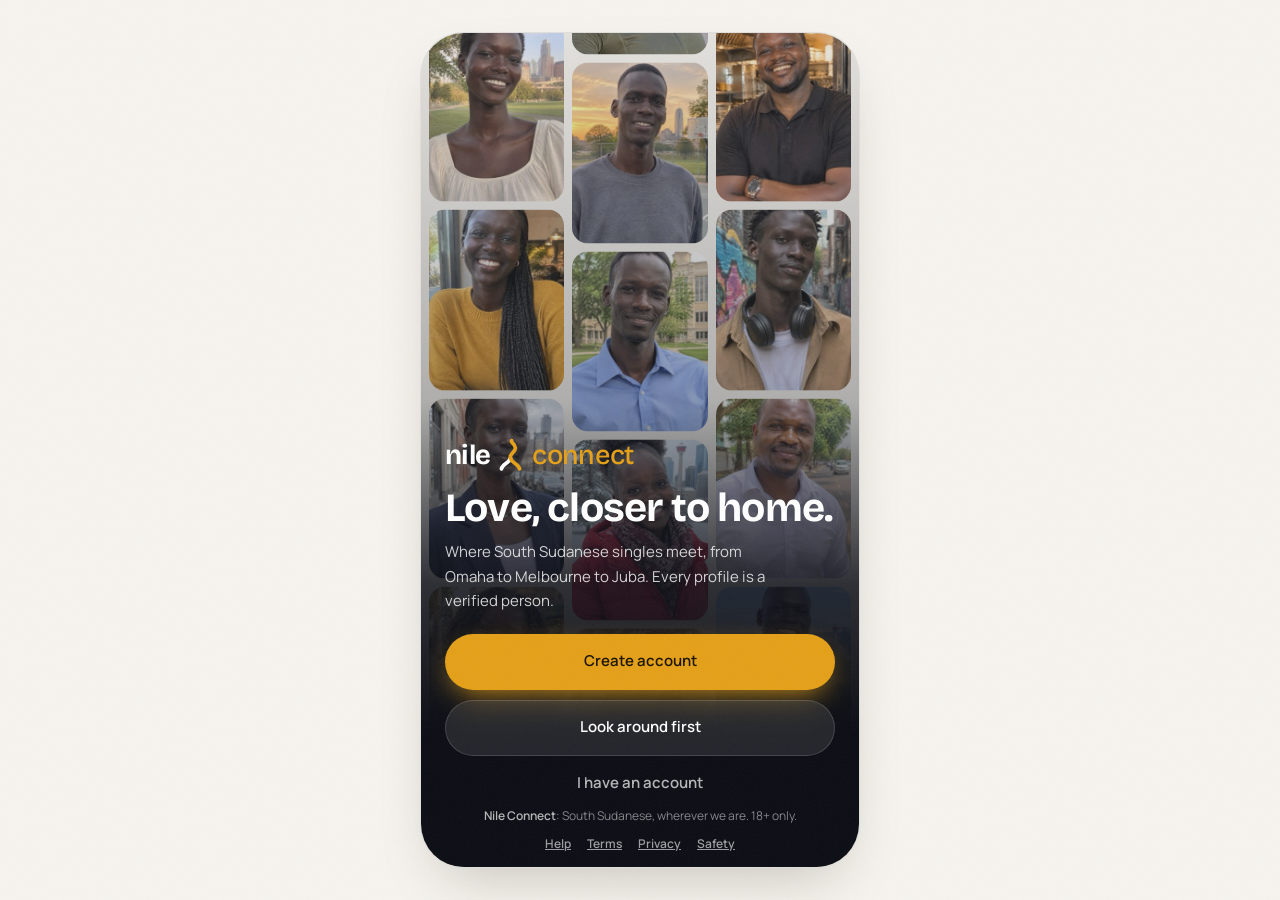
==== forgot/index.html @ 076bad2d "Terms: governing law and disputes" ====
<!doctype html>
<html lang="en">
  <head>
    <meta charset="UTF-8" />
    <meta name="viewport" content="width=device-width, initial-scale=1.0, viewport-fit=cover" />
    <meta name="theme-color" content="#0B0D14" />
    <meta name="apple-mobile-web-app-capable" content="yes" />
    <meta name="apple-mobile-web-app-status-bar-style" content="black-translucent" />
    <meta name="description" content="Nile Connect: dating and marriage for South Sudanese people, wherever home is." />
    <link rel="icon" href="/icon.svg" type="image/svg+xml" />
    <link rel="manifest" href="/manifest.webmanifest" />
    <link rel="apple-touch-icon" href="/apple-touch-icon.png" />
    <link rel="canonical" href="https://nileconnect.app/" />
    <!-- What shows when the link is shared in WhatsApp, iMessage, Facebook and so on. -->
    <meta property="og:type" content="website" />
    <meta property="og:site_name" content="Nile Connect" />
    <meta property="og:title" content="Nile Connect: love, closer to home" />
    <meta property="og:description" content="Where South Sudanese singles meet, wherever we are. Real faces, and she sends the first message." />
    <meta property="og:url" content="https://nileconnect.app/" />
    <meta property="og:image" content="https://nileconnect.app/og.png" />
    <meta property="og:image:width" content="1200" />
    <meta property="og:image:height" content="630" />
    <meta name="twitter:card" content="summary_large_image" />
    <title>Nile Connect</title>
    <script type="module" crossorigin src="/assets/index-D7a2ZzEx.js"></script>
    <link rel="modulepreload" crossorigin href="/assets/react-PF3oO1v-.js">
    <link rel="modulepreload" crossorigin href="/assets/motion-0V9wVk7g.js">
    <link rel="modulepreload" crossorigin href="/assets/supabase-HjnBQAiQ.js">
    <link rel="stylesheet" crossorigin href="/assets/index-BBQmbBbp.css">
  </head>
  <body>
    <!-- Shown for the moment before the app has loaded, so the screen is never blank. -->
    <div id="root"><div style="position:fixed;inset:0;display:grid;place-items:center;background:#0B0D14;color:#F5F1E8;font:700 34px/1 system-ui,-apple-system,sans-serif;letter-spacing:-0.02em">Nile Connect</div></div>
  </body>
</html>
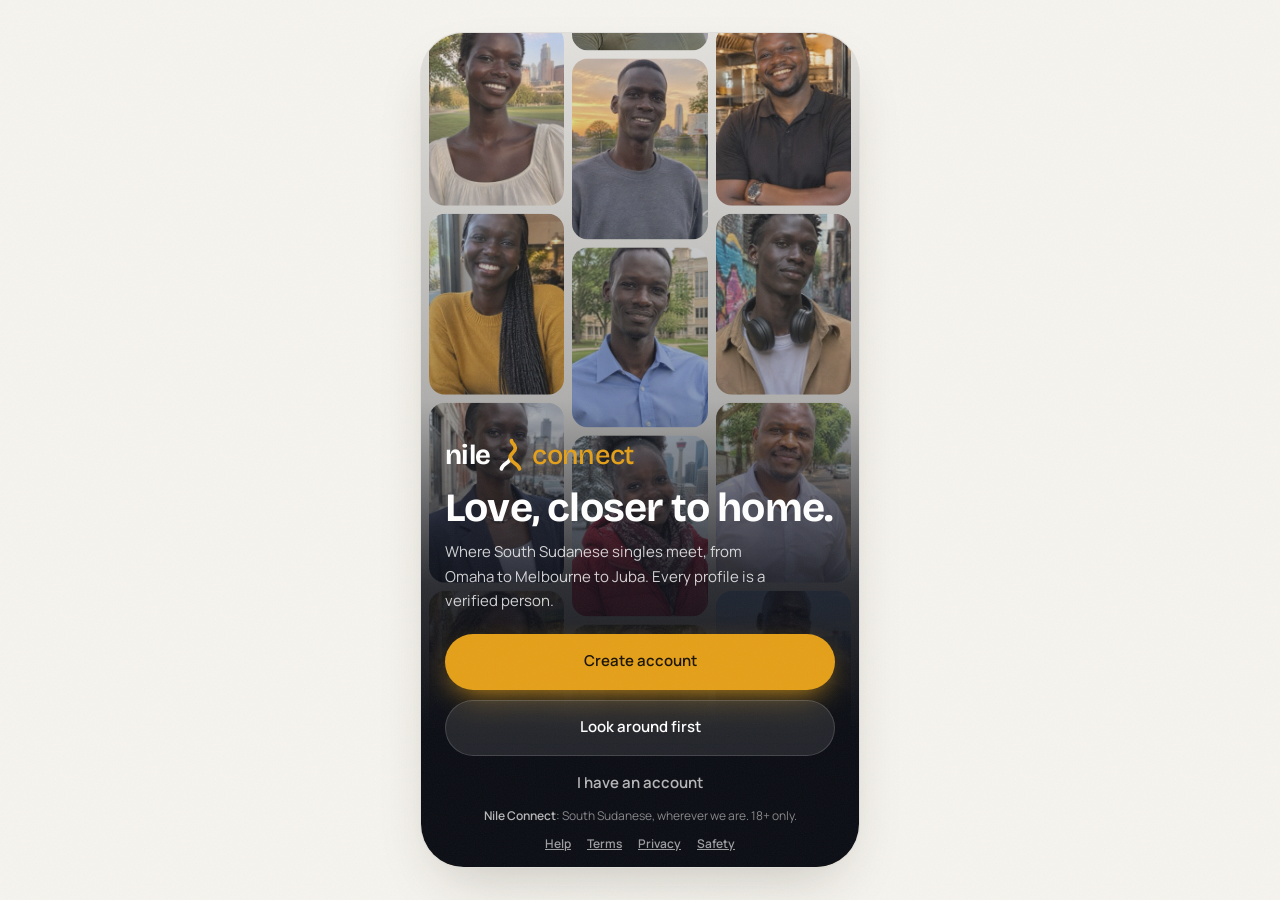
==== commit 267a6442: "Ban with appeal and unban, remove account separately, account actions in Support, reset prompt on si" ====
--- a/forgot/index.html
+++ b/forgot/index.html
@@ -22,7 +22,7 @@
     <meta property="og:image:height" content="630" />
     <meta name="twitter:card" content="summary_large_image" />
     <title>Nile Connect</title>
-    <script type="module" crossorigin src="/assets/index-D7a2ZzEx.js"></script>
+    <script type="module" crossorigin src="/assets/index-DNJaTj5k.js"></script>
     <link rel="modulepreload" crossorigin href="/assets/react-PF3oO1v-.js">
     <link rel="modulepreload" crossorigin href="/assets/motion-0V9wVk7g.js">
     <link rel="modulepreload" crossorigin href="/assets/supabase-HjnBQAiQ.js">
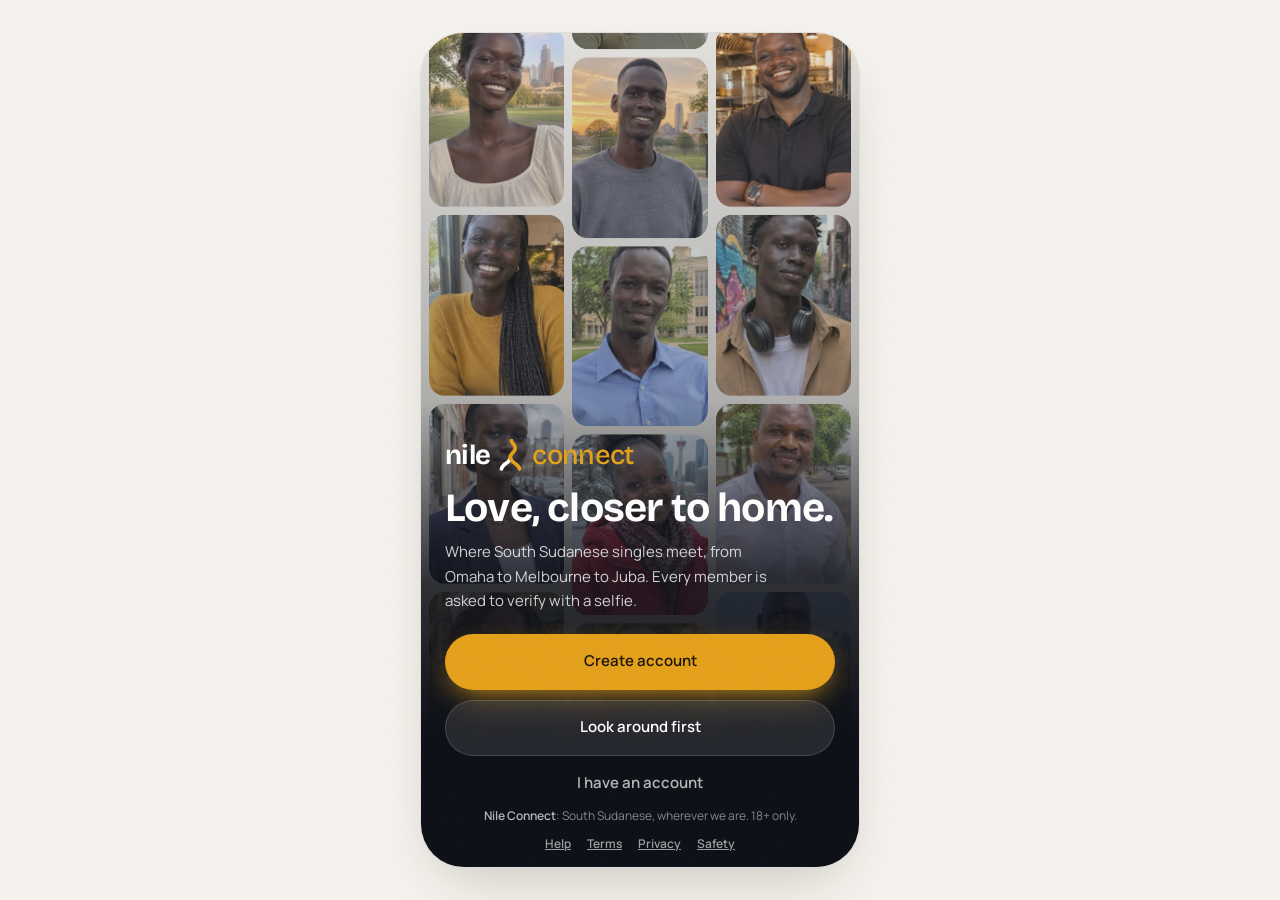
==== commit c29b0328: "Confirm code on sign-in, change password, onboarding exits, offline message, console counts" ====
--- a/forgot/index.html
+++ b/forgot/index.html
@@ -22,7 +22,7 @@
     <meta property="og:image:height" content="630" />
     <meta name="twitter:card" content="summary_large_image" />
     <title>Nile Connect</title>
-    <script type="module" crossorigin src="/assets/index-DNJaTj5k.js"></script>
+    <script type="module" crossorigin src="/assets/index-Qe4IjZk4.js"></script>
     <link rel="modulepreload" crossorigin href="/assets/react-PF3oO1v-.js">
     <link rel="modulepreload" crossorigin href="/assets/motion-0V9wVk7g.js">
     <link rel="modulepreload" crossorigin href="/assets/supabase-HjnBQAiQ.js">
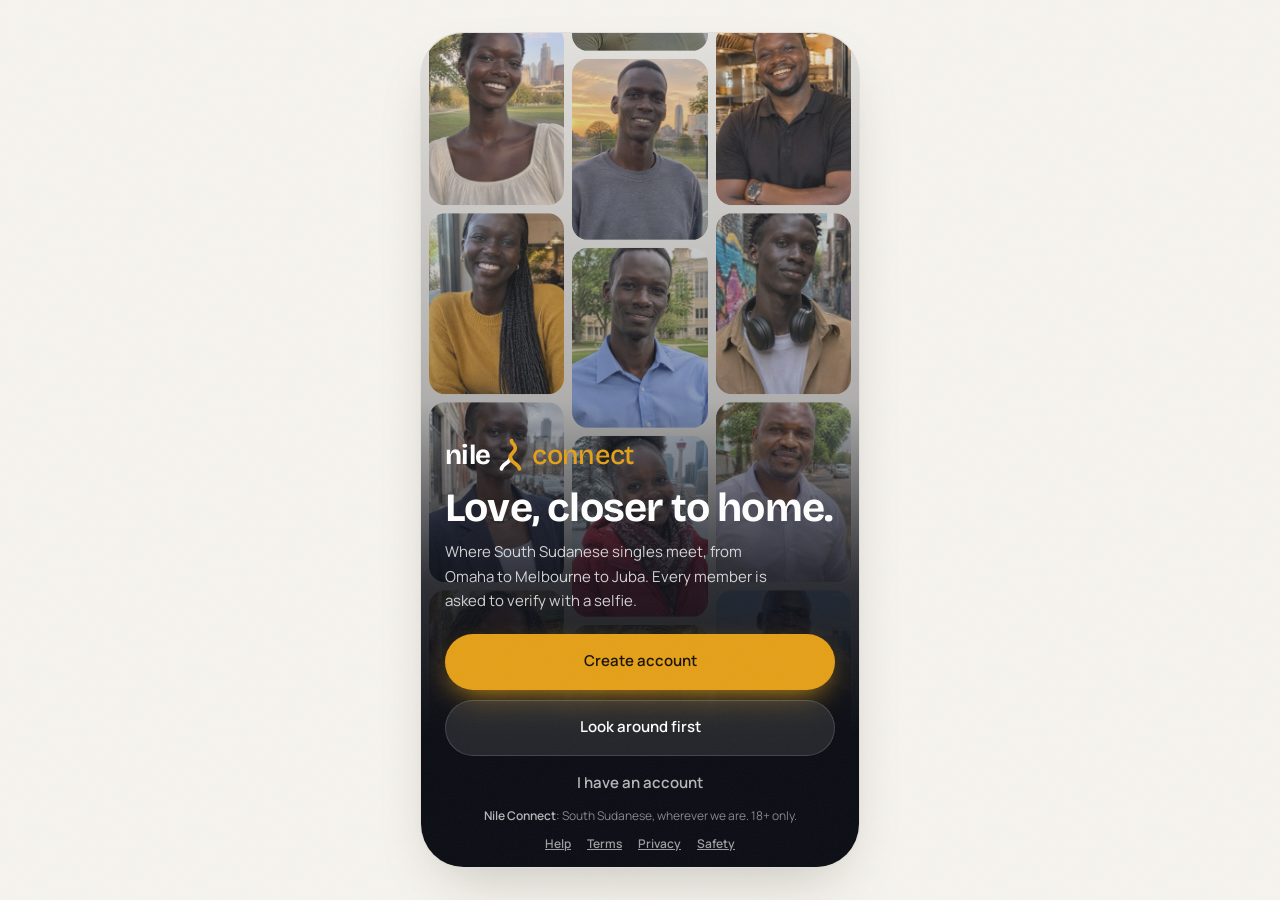
==== commit 3a81f96c: "Email alerts switch, privacy wording" ====
--- a/forgot/index.html
+++ b/forgot/index.html
@@ -22,11 +22,11 @@
     <meta property="og:image:height" content="630" />
     <meta name="twitter:card" content="summary_large_image" />
     <title>Nile Connect</title>
-    <script type="module" crossorigin src="/assets/index-Qe4IjZk4.js"></script>
+    <script type="module" crossorigin src="/assets/index-DQ1qb-8B.js"></script>
     <link rel="modulepreload" crossorigin href="/assets/react-PF3oO1v-.js">
     <link rel="modulepreload" crossorigin href="/assets/motion-0V9wVk7g.js">
     <link rel="modulepreload" crossorigin href="/assets/supabase-HjnBQAiQ.js">
-    <link rel="stylesheet" crossorigin href="/assets/index-BBQmbBbp.css">
+    <link rel="stylesheet" crossorigin href="/assets/index-BiCRPjFG.css">
   </head>
   <body>
     <!-- Shown for the moment before the app has loaded, so the screen is never blank. -->
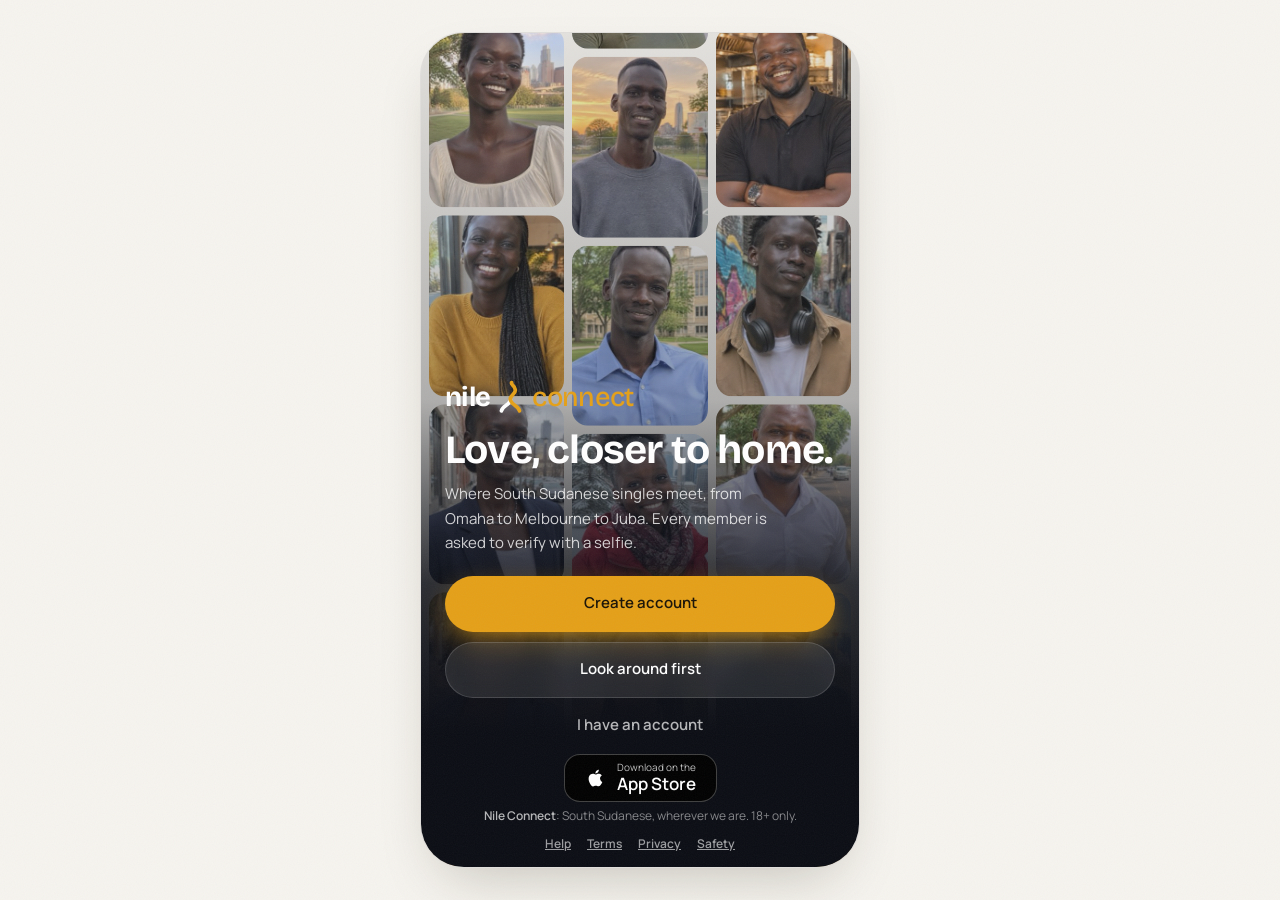
==== commit 28ddcf18: "Add App Store download button and Safari app banner Co-Authored-By: Claude Fable 5.2 <noreply@anthro" ====
--- a/forgot/index.html
+++ b/forgot/index.html
@@ -22,11 +22,12 @@
     <meta property="og:image:height" content="630" />
     <meta name="twitter:card" content="summary_large_image" />
     <title>Nile Connect</title>
-    <script type="module" crossorigin src="/assets/index-DQ1qb-8B.js"></script>
+    <meta name="apple-itunes-app" content="app-id=6837509803" />
+    <script type="module" crossorigin src="/assets/index-Cw6GBqku.js"></script>
     <link rel="modulepreload" crossorigin href="/assets/react-PF3oO1v-.js">
     <link rel="modulepreload" crossorigin href="/assets/motion-0V9wVk7g.js">
     <link rel="modulepreload" crossorigin href="/assets/supabase-HjnBQAiQ.js">
-    <link rel="stylesheet" crossorigin href="/assets/index-BiCRPjFG.css">
+    <link rel="stylesheet" crossorigin href="/assets/index-B-dEfiTd.css">
   </head>
   <body>
     <!-- Shown for the moment before the app has loaded, so the screen is never blank. -->
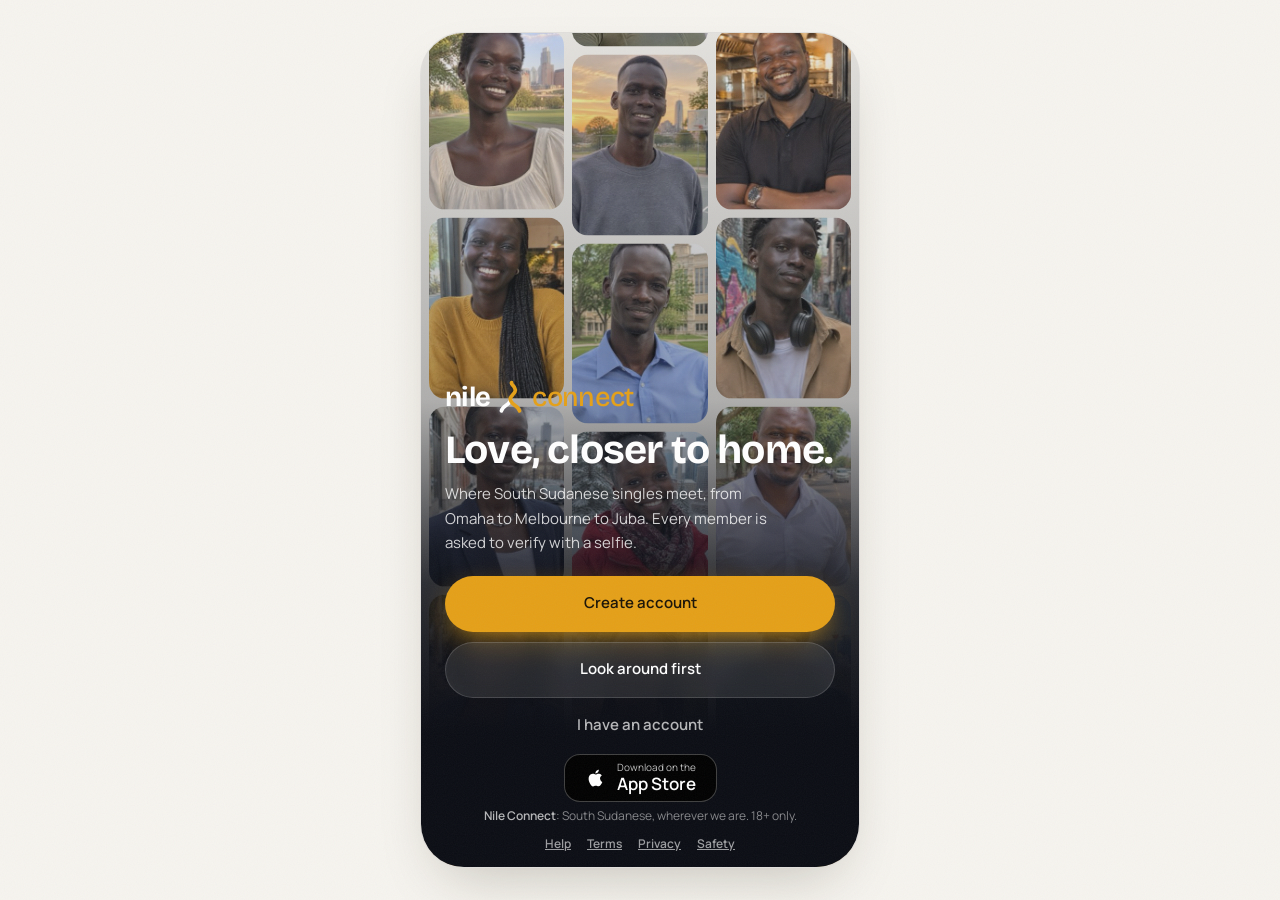
==== commit 5c11bd1d: "Growth and ads panel, first-open count, new-app note Co-Authored-By: Claude Fable 5.2 <noreply@anthr" ====
--- a/forgot/index.html
+++ b/forgot/index.html
@@ -23,11 +23,11 @@
     <meta name="twitter:card" content="summary_large_image" />
     <title>Nile Connect</title>
     <meta name="apple-itunes-app" content="app-id=6837509803" />
-    <script type="module" crossorigin src="/assets/index-Cw6GBqku.js"></script>
+    <script type="module" crossorigin src="/assets/index-D4WDAU2A.js"></script>
     <link rel="modulepreload" crossorigin href="/assets/react-PF3oO1v-.js">
     <link rel="modulepreload" crossorigin href="/assets/motion-0V9wVk7g.js">
     <link rel="modulepreload" crossorigin href="/assets/supabase-HjnBQAiQ.js">
-    <link rel="stylesheet" crossorigin href="/assets/index-B-dEfiTd.css">
+    <link rel="stylesheet" crossorigin href="/assets/index-Bf3BSAZe.css">
   </head>
   <body>
     <!-- Shown for the moment before the app has loaded, so the screen is never blank. -->
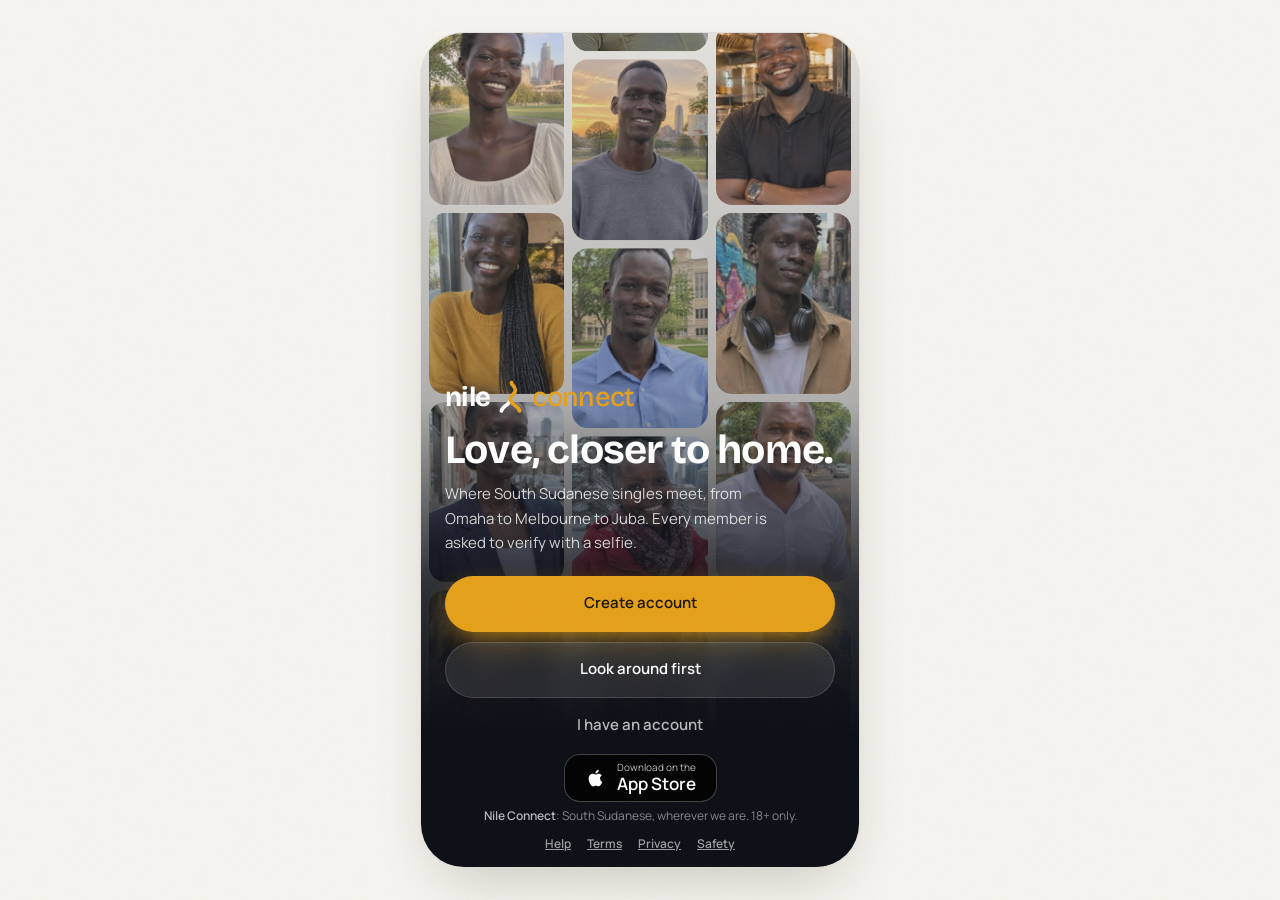
==== commit d1f8246d: "Phone notifications: privacy line and app support Co-Authored-By: Claude Fable 5.2 <noreply@anthropi" ====
--- a/forgot/index.html
+++ b/forgot/index.html
@@ -23,11 +23,11 @@
     <meta name="twitter:card" content="summary_large_image" />
     <title>Nile Connect</title>
     <meta name="apple-itunes-app" content="app-id=6837509803" />
-    <script type="module" crossorigin src="/assets/index-D4WDAU2A.js"></script>
+    <script type="module" crossorigin src="/assets/index-Cc9upXPq.js"></script>
     <link rel="modulepreload" crossorigin href="/assets/react-PF3oO1v-.js">
     <link rel="modulepreload" crossorigin href="/assets/motion-0V9wVk7g.js">
     <link rel="modulepreload" crossorigin href="/assets/supabase-HjnBQAiQ.js">
-    <link rel="stylesheet" crossorigin href="/assets/index-Bf3BSAZe.css">
+    <link rel="stylesheet" crossorigin href="/assets/index-ZRcYLU7z.css">
   </head>
   <body>
     <!-- Shown for the moment before the app has loaded, so the screen is never blank. -->
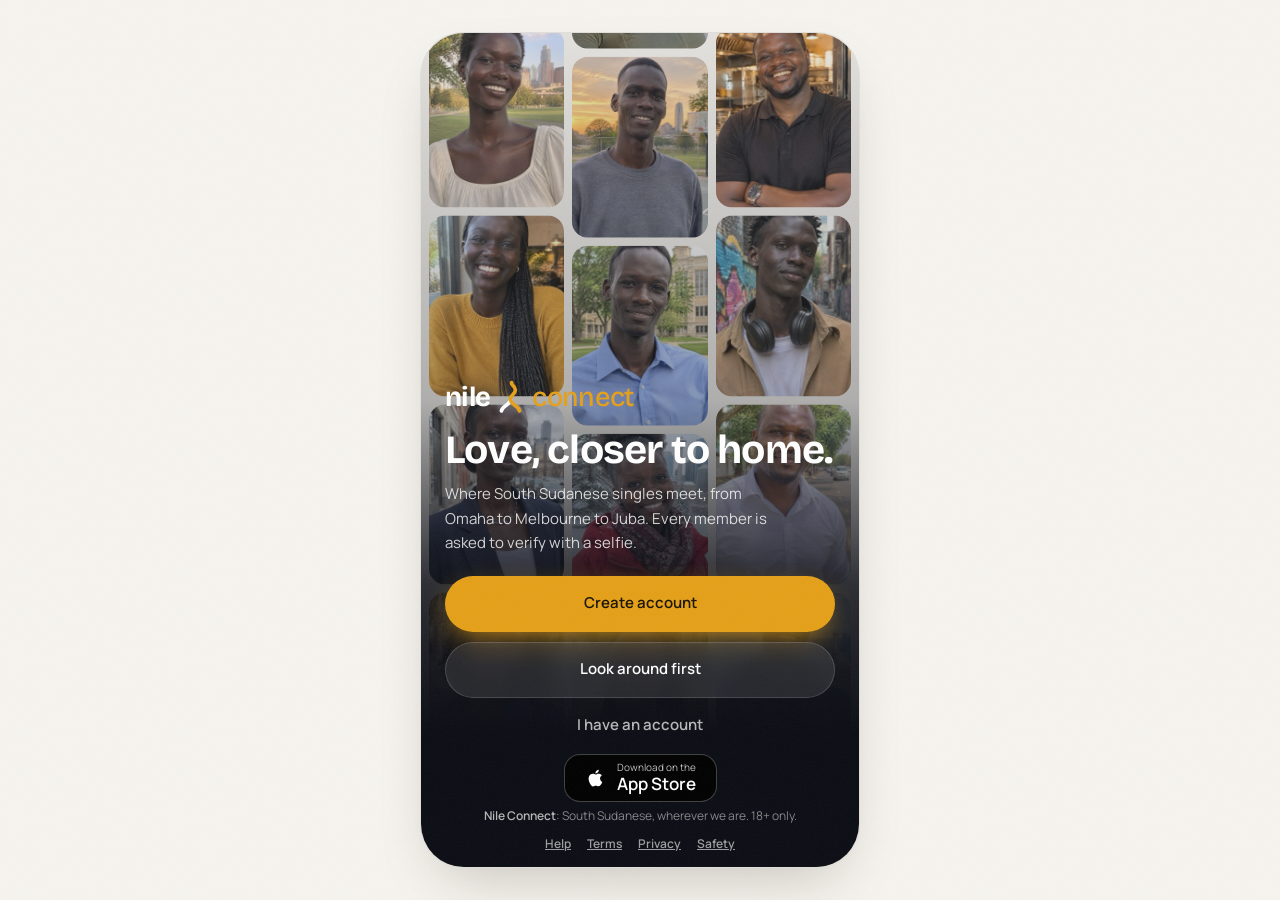
==== commit 866554f4: "Owner console: full-size pictures, ask for real photos; member notice for messages from Nile Connect" ====
--- a/forgot/index.html
+++ b/forgot/index.html
@@ -23,11 +23,11 @@
     <meta name="twitter:card" content="summary_large_image" />
     <title>Nile Connect</title>
     <meta name="apple-itunes-app" content="app-id=6837509803" />
-    <script type="module" crossorigin src="/assets/index-Cc9upXPq.js"></script>
+    <script type="module" crossorigin src="/assets/index-DOgFwGTf.js"></script>
     <link rel="modulepreload" crossorigin href="/assets/react-PF3oO1v-.js">
     <link rel="modulepreload" crossorigin href="/assets/motion-0V9wVk7g.js">
     <link rel="modulepreload" crossorigin href="/assets/supabase-HjnBQAiQ.js">
-    <link rel="stylesheet" crossorigin href="/assets/index-ZRcYLU7z.css">
+    <link rel="stylesheet" crossorigin href="/assets/index-DpYnxRjS.css">
   </head>
   <body>
     <!-- Shown for the moment before the app has loaded, so the screen is never blank. -->
